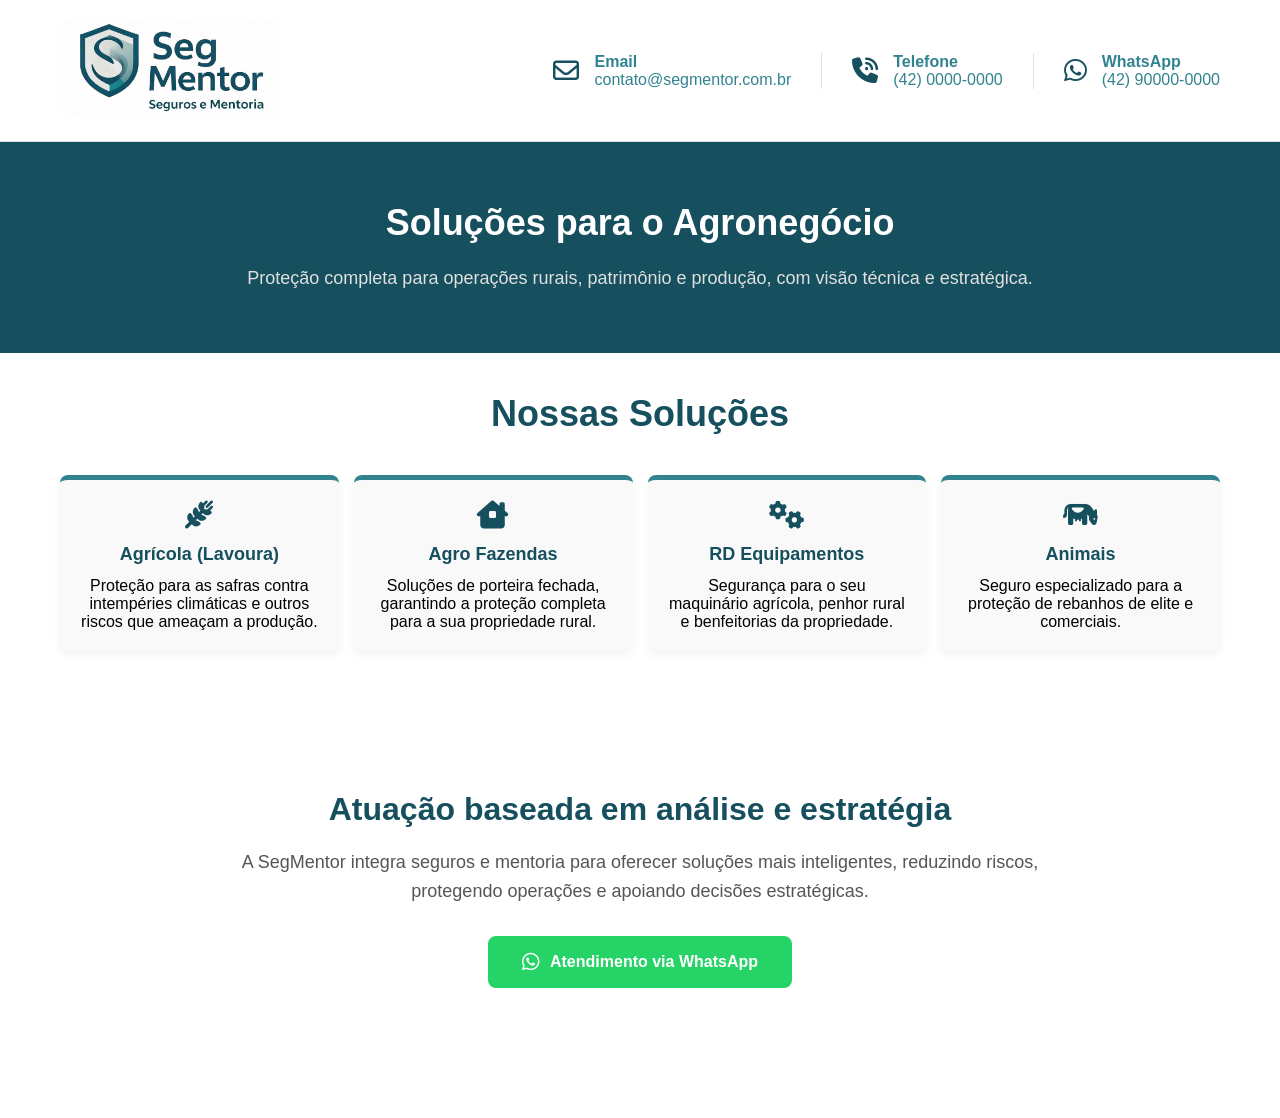
==== agro.html @ f174b564 "feat: padroniza botao de whatsapp no rodape das paginas internas" ====
<!DOCTYPE html>
<html lang="pt-BR">
<head>
    <meta charset="UTF-8">
    <meta name="viewport" content="width=device-width, initial-scale=1.0">
    <title>Agronegócio - SegMentor</title>
    <link rel="stylesheet" href="style.css">
    <link rel="stylesheet" href="https://cdnjs.cloudflare.com/ajax/libs/font-awesome/6.4.0/css/all.min.css">
</head>
<body>
    <header>
        <div class="top-bar">
            <div class="container top-container">
                <div class="logo-container">
                    <a href="index.html"><img src="imagens/logo.jpeg" alt="SegMentor" width="220"></a>
                </div>
                <div class="contatos-container">
                    <div class="contato-item">
                        <i class="fa-regular fa-envelope"></i>
                        <div class="contato-texto">
                            <strong>Email</strong>
                            <p>contato@segmentor.com.br</p>
                        </div>
                    </div>
                    <div class="contato-item">
                        <i class="fa-solid fa-phone-volume"></i>
                        <div class="contato-texto">
                            <strong>Telefone</strong>
                            <p>(42) 0000-0000</p>
                        </div>
                    </div>
                    <div class="contato-item">
                        <i class="fa-brands fa-whatsapp"></i>
                        <div class="contato-texto">
                            <strong>WhatsApp</strong>
                            <p>(42) 90000-0000</p>
                        </div>
                    </div>
                </div>
            </div>
        </div>
    </header>

    <section class="hero-interna">
        <div class="container text-center">
            <h1>Soluções para o Agronegócio</h1>
            <p>Proteção completa para operações rurais, patrimônio e produção, com visão técnica e estratégica.</p>
        </div>
    </section>

    <section class="produtos-foco container">
        <h2 class="titulo-secao">Nossas Soluções</h2>
        
        <div class="grid-foco">
            <div class="card-foco text-center">
                <div class="icon-foco"><i class="fa-solid fa-wheat-awn"></i></div>
                <h3>Agrícola (Lavoura)</h3>
                <p>Proteção para as safras contra intempéries climáticas e outros riscos que ameaçam a produção.</p>
            </div>

            <div class="card-foco text-center">
                <div class="icon-foco"><i class="fa-solid fa-house-chimney-window"></i></div>
                <h3>Agro Fazendas</h3>
                <p>Soluções de porteira fechada, garantindo a proteção completa para a sua propriedade rural.</p>
            </div>

            <div class="card-foco text-center">
                <div class="icon-foco"><i class="fa-solid fa-gears"></i></div>
                <h3>RD Equipamentos</h3>
                <p>Segurança para o seu maquinário agrícola, penhor rural e benfeitorias da propriedade.</p>
            </div>

            <div class="card-foco text-center">
                <div class="icon-foco"><i class="fa-solid fa-cow"></i></div>
                <h3>Animais</h3>
                <p>Seguro especializado para a proteção de rebanhos de elite e comerciais.</p>
            </div>
        </div>
    </section>

    <section class="posicionamento-final text-center">
        <div class="container">
            <h2>Atuação baseada em análise e estratégia</h2>
            <p>A SegMentor integra seguros e mentoria para oferecer soluções mais inteligentes, reduzindo riscos, protegendo operações e apoiando decisões estratégicas.</p>
            
            <div class="botoes-finais" style="margin-top: 30px;">
                <a href="https://wa.me/5542900000000" target="_blank" class="btn btn-whatsapp">
                    <i class="fa-brands fa-whatsapp"></i> Atendimento via WhatsApp
                </a>
            </div>
        </div>
    </section>
</body>
</html>
---- style.css ----
:root{
    --cor-primaria: #164f5d;
    --cor-secundaris: #328390;
}

*{
    margin: 0;
    padding: 0;
    box-sizing: border-box;
    font-family: Arial, sans-serif;
}

.top-bar {
    border-bottom: 1px solid #e0e0e0;
}

.container {
    max-width: 1200px;
    margin: 0 auto;
    width: 100%;
}

.top-container {
    display: flex;
    justify-content: space-between;
    align-items: center;
    padding: 20px 20px; 
}

.contatos-container {
    display: flex;
    gap: 30px;
    color: #328390;
}

.contato-item {
    display: flex;
    align-items: center;
    gap: 15px;
    padding-left: 30px; 
    border-left: 1px solid #e0e0e0;
    font-family: sans-serif;
}

.contato-item:first-child {
    border-left: none;
    padding-left: 0;
}

.contato-item i {
    font-size: 26px; 
    color: var(--cor-primaria); 
}

.sobre-nos{
    padding: 80px 20px;
    background-color: #f9f9f9;
}

.sobre-container{
    display: flex;
    align-items: center;
    gap: 50px;
}

.sobre-texto, .sobre-imagem{
    flex: 1;
}

.sobre-texto h2{
    color: var(--cor-primaria);
    font-family: sans-serif;
    font-size: 36px;
    margin-bottom: 22px;
}

.sobre-texto p{
    color: #333;
    font-family: sans-serif;
    font-size: 18px;
    line-height: 1.6;
    margin-bottom: 15px;
}

.sobre-imagem img{
    width: 100%;
    border-radius: 8px;
    box-shadow: 0 4px 15px rgba(0,0,0,1);
}

.areas-atuacao {
    padding: 80px 20px;
    background-color: #ffffff;
}

.titulo-secao {
    text-align: center;
    color: var(--cor-primaria);
    font-family: sans-serif;
    font-size: 36px;
    margin-bottom: 40px;
}

.cards-container {
    display: flex;
    gap: 30px;
    flex-wrap: wrap;
}

.card {
    flex: 1;
    min-width: 280px;
    background-color: #f9f9f9;
    padding: 30px;
    border-radius: 8px;
    border-top: 5px solid var(--cor-secundaris);
    box-shadow: 0 4px 10px rgba(0,0,0,0.05);
}

.card-icon {
    font-size: 40px;
    color: var(--cor-primaria);
    margin-bottom: 20px;
}

.card h3 {
    color: var(--cor-primaria);
    font-family: sans-serif;
    font-size: 24px;
    margin-bottom: 15px;
}

.card p {
    margin-bottom: 20px;
    color: #444;
    font-family: sans-serif;
    font-size: 16px;
    line-height: 1.5;
}

.card-lista {
    list-style: none;
    margin-bottom: 25px;
}

.card-lista li{
    padding-left: 20px;
    position: relative;
    margin-bottom: 8px;
    font-size: 15px;
    color: #333;
}

.card-lista li::before {
    content: '✓';
    color: var(--cor-secundaris);
    position: absolute;
    left: 0;
    font-weight: bold;
}

.link-acao {
    color: var(--cor-primaria);
    text-decoration: none;
    font-weight: bold;
    display: flex;
    align-items: center;
    gap: 8px;
    transition: color 0.3s;
}

.link-acao:hover {
    color: var(--cor-secundaris);
}

.btn {
    display: inline-block;
    padding: 14px 32px;
    border-radius: 8px;
    text-decoration: none;
    font-weight: bold;
    transition: all 0.3s ease;
    text-align: center;
    font-size: 16px;
}

.btn-primario {
    background-color: var(--cor-primaria);
    color: #fff;
    border: 2px solid var(--cor-primaria);
}

.btn-primario:hover {
    background-color: var(--cor-secundaris);
    border-color: var(--cor-primaria);
}

.hero {
    background-color: var(--cor-primaria);
    color: #fff;
    padding: 60px 20px;
    text-align: center;
}

.hero-texto h1 {
    font-size: 42px;
    margin-bottom: 24px;
    line-height: 1.3;
}

.hero-texto p {
    font-size: 18px; 
    max-width: 750px;
    margin: 0 auto 40px auto;
    font-weight: 300;
    line-height: 1.6;
    color: #e0e0e0;
}

.hero-botoes .btn-primario {
    background-color: #ffffff;
    color: var(--cor-primaria);
    border: 2px solid #ffffff;
}

.hero-botoes .btn-primario:hover {
    background-color: var(--cor-secundaris);
    color: #ffffff;
    border-color: var(--cor-secundaris);
}

/* --- ESTILOS PARA PÁGINAS INTERNAS --- */
.hero-interna {
    background-color: var(--cor-primaria);
    color: #fff;
    padding: 60px 20px;
    text-align: center;
}

.hero-interna h1 {
    font-size: 36px;
    margin-bottom: 20px;
}

.hero-interna p {
    font-size: 18px;
    max-width: 800px;
    margin: 0 auto;
    line-height: 1.6;
    color: #e0e0e0;
}

.text-center {
    text-align: center;
}

/* --- PRODUTOS EM FOCO (PJ) --- */
.produtos-foco {
    padding: 40px 20px 60px;
}

.grid-foco {
    display: grid;
    grid-template-columns: repeat(4, 1fr); 
    gap: 15px; 
}

.card-foco {
    background-color: #f9f9f9;
    padding: 20px;
    border-radius: 8px;
    border-top: 5px solid var(--cor-secundaris);
    box-shadow: 0 4px 10px rgba(0,0,0,0.05);
    transition: transform 0.3s ease;
}

.card-foco:hover {
    transform: translateY(-5px);
}

.icon-foco {
    font-size: 28px; 
    color: var(--cor-primaria);
    margin-bottom: 12px;
}

.card-foco h3 {
    color: var(--cor-primaria);
    margin-bottom: 12px;
    font-size: 18px; 
}

.card-foco ul {
    list-style: none;
}

.card-foco ul li {
    padding-left: 18px;
    position: relative;
    margin-bottom: 8px;
    color: #444;
    font-size: 14px; 
}

.card-foco ul li::before {
    content: '✓';
    color: var(--cor-secundaris);
    position: absolute;
    left: 0;
    font-weight: bold;
}

@media (max-width: 1024px) {
    .grid-foco {
        grid-template-columns: repeat(2, 1fr); 
    }
}

@media (max-width: 600px) {
    .grid-foco {
        grid-template-columns: 1fr; 
    }
}

.alerta-tooltip {
    margin-top: 15px;
    padding: 10px;
    background-color: #fdf3e7;
    border-left: 4px solid #e67e22;
    color: #d35400;
    font-size: 14px;
    border-radius: 0 4px 4px 0;
}

/* --- DEMAIS PRODUTOS --- */
.demais-produtos {
    background-color: #f0f7f8;
    padding: 60px 20px;
}

.grid-simples {
    display: grid;
    grid-template-columns: repeat(auto-fit, minmax(220px, 1fr));
    gap: 15px;
}

.item-simples {
    background-color: #fff;
    padding: 20px;
    border-radius: 6px;
    text-align: center;
    color: var(--cor-primaria);
    font-weight: bold;
    border: 1px solid #e0e0e0;
    display: flex;
    flex-direction: column;
    align-items: center;
    gap: 10px;
    transition: all 0.3s;
    cursor: pointer;
}

.item-simples i {
    font-size: 24px;
    color: var(--cor-secundaris);
}

.item-simples:hover {
    border-color: var(--cor-secundaris);
    box-shadow: 0 4px 10px rgba(0,0,0,0.05);
}

/* --- POSICIONAMENTO FINAL --- */
.posicionamento-final {
    padding: 80px 20px;
    background-color: #ffffff;
}

.posicionamento-final h2 {
    color: var(--cor-primaria);
    font-size: 32px;
    margin-bottom: 20px;
}

.posicionamento-final p {
    font-size: 18px;
    color: #555;
    max-width: 800px;
    margin: 0 auto;
    line-height: 1.6;
}

.botoes-finais .btn {
    margin: 0 10px;
}

/* --- OBSERVAÇÃO PF --- */
.observacao-pf {
    margin-top: 40px;
    background-color: #f0f7f8;
    padding: 25px;
    border-radius: 8px;
    color: var(--cor-primaria);
    font-size: 18px;
    border: 1px solid #dceef1;
}

.observacao-pf i {
    color: var(--cor-secundaris);
    margin-right: 8px;
}

.item-simples.ativo {
    border-bottom: 4px solid var(--cor-primaria);
    box-shadow: 0 4px 15px rgba(0,0,0,0.1);
    transform: translateY(-3px);
}

.detalhe-container {
    display: flex;
    gap: 40px;
    margin-top: 40px;
    padding: 30px;
    background-color:#efefef;
    border-radius: 8px;
    border-left: 5px solid var(--cor-secundaris);
    box-shadow: 0 4px 15px rgba(0,0,0,0.05);
    align-items: center;
    animation: fadeIn 0.4s ease-in-out;
}

.detalhe-imagem {
    flex: 1;
}

.detalhe-imagem img {
    width: 100%;
    max-height: 250px;
    object-fit: cover;
    border-radius: 8px;
}

.detalhe-texto {
    flex: 2;
    text-align: left; 
}

.detalhe-texto h3 {
    color: var(--cor-primaria);
    font-size: 26px;
    margin-bottom: 15px;
}

.detalhe-texto p {
    color: #444;
    font-size: 16px;
    line-height: 1.6;
}

/* Animação */
@keyframes fadeIn {
    from { opacity: 0; transform: translateY(-10px); }
    to { opacity: 1; transform: translateY(0); }
}

/* Responsividade da caixa de detalhes */
@media (max-width: 768px) {
    .detalhe-container {
        flex-direction: column;
        gap: 20px;
    }
}

/* ================= ENCERRAMENTO (FOOTER) ================= */
.encerramento {
    background-color: var(--cor-primaria);
    color: #fff;
    text-align: center;
    padding: 60px 0 0 0;
    margin-top: 60px;
}

.encerramento h2 {
    font-size: 32px;
    margin-bottom: 30px;
    color: #e0e0e0;
}

.botoes-finais {
    display: flex;
    justify-content: center;
    gap: 20px;
    margin-top: 30px;
    margin-bottom: 50px;
    flex-wrap: wrap;
}

.btn-whatsapp {
    background-color: #25D366;
    color: #fff;
    border: 2px solid #25D366;
    display: flex;
    align-items: center;
    justify-content: center;
    gap: 10px;
}

.btn-whatsapp i {
    font-size: 20px;
}

.btn-whatsapp:hover {
    background-color: #128C7E;
    border-color: #128C7E;
    color: #fff;
}

.copyright {
    background-color: #0d3039; 
    padding: 20px;
    font-size: 14px;
    color: #ccc;
}
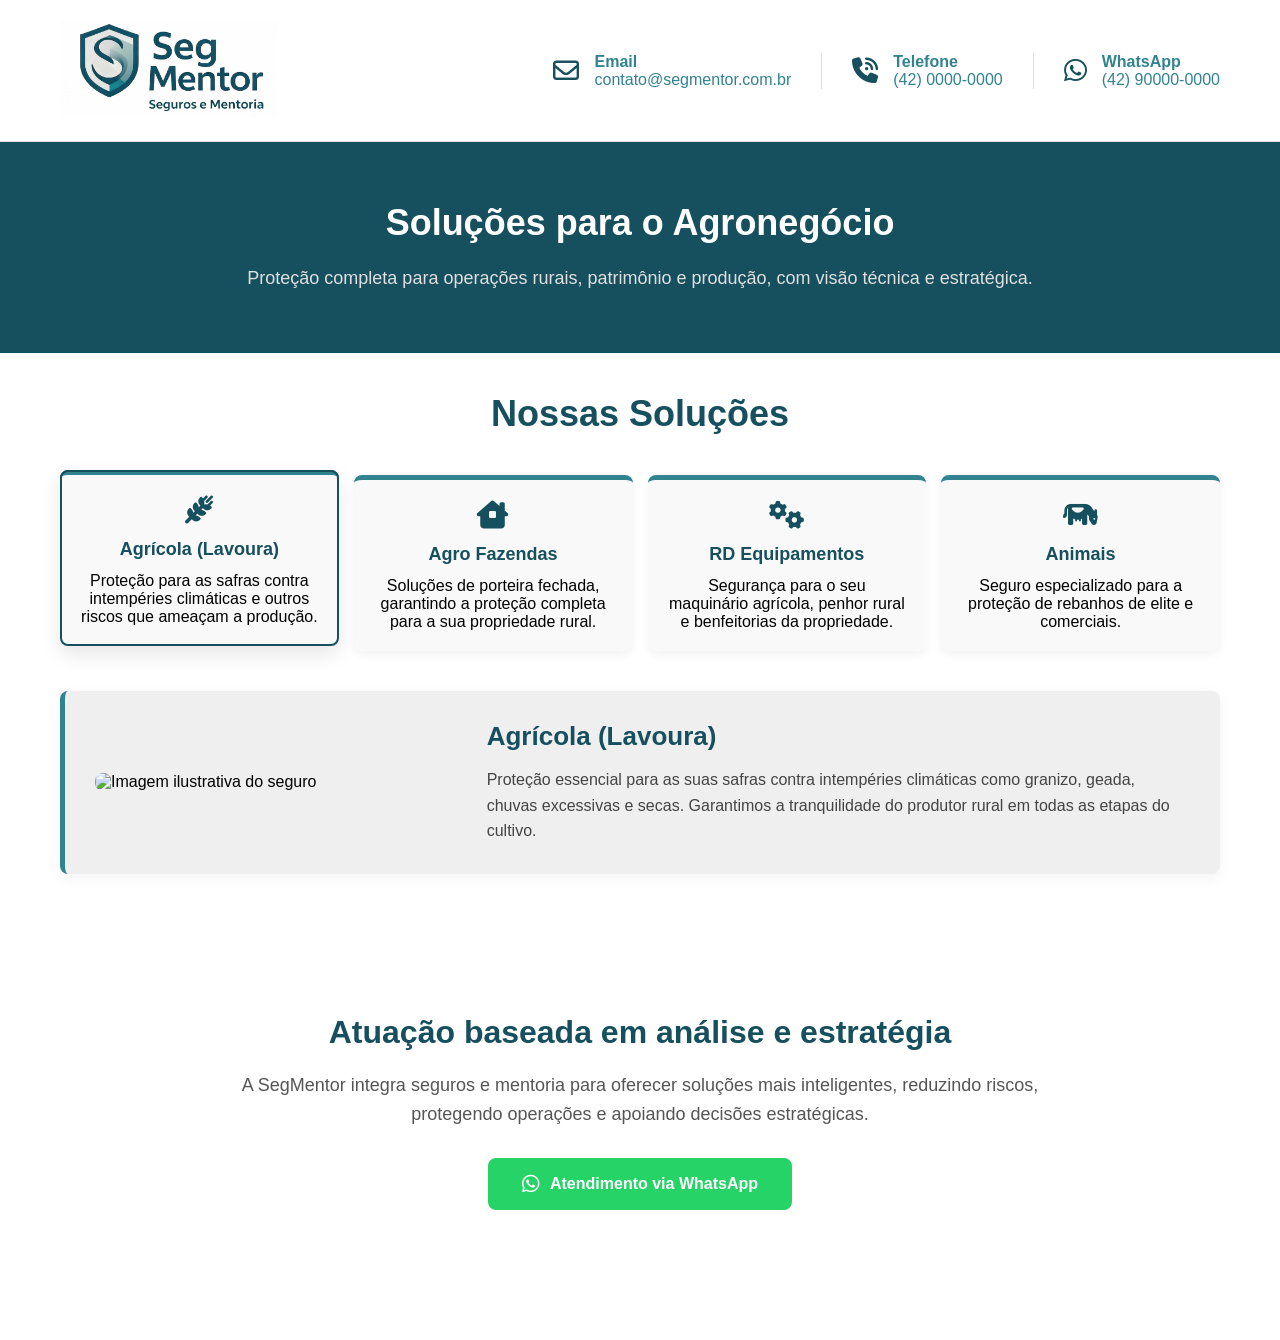
==== commit af250242: "Descrevendo todos os produtos" ====
--- a/agro.html
+++ b/agro.html
@@ -52,28 +52,38 @@
         <h2 class="titulo-secao">Nossas Soluções</h2>
         
         <div class="grid-foco">
-            <div class="card-foco text-center">
+            <div class="card-foco text-center" data-tipo="lavoura">
                 <div class="icon-foco"><i class="fa-solid fa-wheat-awn"></i></div>
                 <h3>Agrícola (Lavoura)</h3>
                 <p>Proteção para as safras contra intempéries climáticas e outros riscos que ameaçam a produção.</p>
             </div>
 
-            <div class="card-foco text-center">
+            <div class="card-foco text-center" data-tipo="fazendas">
                 <div class="icon-foco"><i class="fa-solid fa-house-chimney-window"></i></div>
                 <h3>Agro Fazendas</h3>
                 <p>Soluções de porteira fechada, garantindo a proteção completa para a sua propriedade rural.</p>
             </div>
 
-            <div class="card-foco text-center">
+            <div class="card-foco text-center" data-tipo="equipamentos_agro">
                 <div class="icon-foco"><i class="fa-solid fa-gears"></i></div>
                 <h3>RD Equipamentos</h3>
                 <p>Segurança para o seu maquinário agrícola, penhor rural e benfeitorias da propriedade.</p>
             </div>
 
-            <div class="card-foco text-center">
+            <div class="card-foco text-center" data-tipo="animais">
                 <div class="icon-foco"><i class="fa-solid fa-cow"></i></div>
                 <h3>Animais</h3>
                 <p>Seguro especializado para a proteção de rebanhos de elite e comerciais.</p>
+            </div>
+        </div>
+
+        <div id="detalhe-container" class="detalhe-container">
+            <div class="detalhe-imagem">
+                <img id="detalhe-img" src="" alt="Imagem ilustrativa do seguro">
+            </div>
+            <div class="detalhe-texto">
+                <h3 id="detalhe-titulo">Título</h3>
+                <p id="detalhe-desc">Descrição do seguro aparecerá aqui.</p>
             </div>
         </div>
     </section>
@@ -90,5 +100,7 @@
             </div>
         </div>
     </section>
+
+    <script src="script.js"></script>
 </body>
 </html>
--- a/style.css
+++ b/style.css
@@ -1,25 +1,76 @@
-:root{
+/* VARIÁVEIS, RESET E CONFIGURAÇÕES GERAIS */
+:root {
     --cor-primaria: #164f5d;
     --cor-secundaris: #328390;
 }
 
-*{
+* {
     margin: 0;
     padding: 0;
     box-sizing: border-box;
     font-family: Arial, sans-serif;
 }
 
-.top-bar {
-    border-bottom: 1px solid #e0e0e0;
-}
-
 .container {
     max-width: 1200px;
     margin: 0 auto;
     width: 100%;
 }
 
+.text-center {
+    text-align: center;
+}
+
+/* BOTÕES GERAIS E LINKS*/
+.btn {
+    display: inline-block;
+    padding: 14px 32px;
+    border-radius: 8px;
+    text-decoration: none;
+    font-weight: bold;
+    transition: all 0.3s ease;
+    text-align: center;
+    font-size: 16px;
+}
+
+.btn-primario {
+    background-color: var(--cor-primaria);
+    color: #fff;
+    border: 2px solid var(--cor-primaria);
+}
+
+.btn-primario:hover {
+    background-color: var(--cor-secundaris);
+    border-color: var(--cor-primaria);
+}
+
+.link-acao {
+    color: var(--cor-primaria);
+    text-decoration: none;
+    font-weight: bold;
+    display: flex;
+    align-items: center;
+    gap: 8px;
+    transition: color 0.3s;
+}
+
+.link-acao:hover {
+    color: var(--cor-secundaris);
+}
+
+.titulo-secao {
+    text-align: center;
+    color: var(--cor-primaria);
+    font-family: sans-serif;
+    font-size: 36px;
+    margin-bottom: 40px;
+}
+
+/* CABEÇALHO (HEADER) E CONTATOS */
+.top-bar {
+    border-bottom: 1px solid #e0e0e0;
+}
+
 .top-container {
     display: flex;
     justify-content: space-between;
@@ -52,149 +103,8 @@
     color: var(--cor-primaria); 
 }
 
-.sobre-nos{
-    padding: 80px 20px;
-    background-color: #f9f9f9;
-}
-
-.sobre-container{
-    display: flex;
-    align-items: center;
-    gap: 50px;
-}
-
-.sobre-texto, .sobre-imagem{
-    flex: 1;
-}
-
-.sobre-texto h2{
-    color: var(--cor-primaria);
-    font-family: sans-serif;
-    font-size: 36px;
-    margin-bottom: 22px;
-}
-
-.sobre-texto p{
-    color: #333;
-    font-family: sans-serif;
-    font-size: 18px;
-    line-height: 1.6;
-    margin-bottom: 15px;
-}
-
-.sobre-imagem img{
-    width: 100%;
-    border-radius: 8px;
-    box-shadow: 0 4px 15px rgba(0,0,0,1);
-}
-
-.areas-atuacao {
-    padding: 80px 20px;
-    background-color: #ffffff;
-}
-
-.titulo-secao {
-    text-align: center;
-    color: var(--cor-primaria);
-    font-family: sans-serif;
-    font-size: 36px;
-    margin-bottom: 40px;
-}
-
-.cards-container {
-    display: flex;
-    gap: 30px;
-    flex-wrap: wrap;
-}
-
-.card {
-    flex: 1;
-    min-width: 280px;
-    background-color: #f9f9f9;
-    padding: 30px;
-    border-radius: 8px;
-    border-top: 5px solid var(--cor-secundaris);
-    box-shadow: 0 4px 10px rgba(0,0,0,0.05);
-}
-
-.card-icon {
-    font-size: 40px;
-    color: var(--cor-primaria);
-    margin-bottom: 20px;
-}
-
-.card h3 {
-    color: var(--cor-primaria);
-    font-family: sans-serif;
-    font-size: 24px;
-    margin-bottom: 15px;
-}
-
-.card p {
-    margin-bottom: 20px;
-    color: #444;
-    font-family: sans-serif;
-    font-size: 16px;
-    line-height: 1.5;
-}
-
-.card-lista {
-    list-style: none;
-    margin-bottom: 25px;
-}
-
-.card-lista li{
-    padding-left: 20px;
-    position: relative;
-    margin-bottom: 8px;
-    font-size: 15px;
-    color: #333;
-}
-
-.card-lista li::before {
-    content: '✓';
-    color: var(--cor-secundaris);
-    position: absolute;
-    left: 0;
-    font-weight: bold;
-}
-
-.link-acao {
-    color: var(--cor-primaria);
-    text-decoration: none;
-    font-weight: bold;
-    display: flex;
-    align-items: center;
-    gap: 8px;
-    transition: color 0.3s;
-}
-
-.link-acao:hover {
-    color: var(--cor-secundaris);
-}
-
-.btn {
-    display: inline-block;
-    padding: 14px 32px;
-    border-radius: 8px;
-    text-decoration: none;
-    font-weight: bold;
-    transition: all 0.3s ease;
-    text-align: center;
-    font-size: 16px;
-}
-
-.btn-primario {
-    background-color: var(--cor-primaria);
-    color: #fff;
-    border: 2px solid var(--cor-primaria);
-}
-
-.btn-primario:hover {
-    background-color: var(--cor-secundaris);
-    border-color: var(--cor-primaria);
-}
-
+/* BANNERS (HERO SECTIONS) */
+/* Hero Home */
 .hero {
     background-color: var(--cor-primaria);
     color: #fff;
@@ -229,7 +139,7 @@
     border-color: var(--cor-secundaris);
 }
 
-/* --- ESTILOS PARA PÁGINAS INTERNAS --- */
+/* Hero Páginas Internas */
 .hero-interna {
     background-color: var(--cor-primaria);
     color: #fff;
@@ -250,11 +160,131 @@
     color: #e0e0e0;
 }
 
-.text-center {
-    text-align: center;
-}
-
-/* --- PRODUTOS EM FOCO (PJ) --- */
+/* SEÇÕES DE TEXTO E INSTITUCIONAL */
+.sobre-nos {
+    padding: 80px 20px;
+    background-color: #f9f9f9;
+}
+
+.sobre-container {
+    display: flex;
+    align-items: center;
+    gap: 50px;
+}
+
+.sobre-texto, .sobre-imagem {
+    flex: 1;
+}
+
+.sobre-texto h2 {
+    color: var(--cor-primaria);
+    font-family: sans-serif;
+    font-size: 36px;
+    margin-bottom: 22px;
+}
+
+.sobre-texto p {
+    color: #333;
+    font-family: sans-serif;
+    font-size: 18px;
+    line-height: 1.6;
+    margin-bottom: 15px;
+}
+
+.sobre-imagem img {
+    width: 100%;
+    border-radius: 8px;
+    box-shadow: 0 4px 15px rgba(0,0,0,1);
+}
+
+.posicionamento-final {
+    padding: 80px 20px;
+    background-color: #ffffff;
+}
+
+.posicionamento-final h2 {
+    color: var(--cor-primaria);
+    font-size: 32px;
+    margin-bottom: 20px;
+}
+
+.posicionamento-final p {
+    font-size: 18px;
+    color: #555;
+    max-width: 800px;
+    margin: 0 auto;
+    line-height: 1.6;
+}
+
+.botoes-finais .btn {
+    margin: 0 10px;
+}
+
+/* CARDS PRINCIPAIS (HOME)*/
+.areas-atuacao {
+    padding: 80px 20px;
+    background-color: #ffffff;
+}
+
+.cards-container {
+    display: flex;
+    gap: 30px;
+    flex-wrap: wrap;
+}
+
+.card {
+    flex: 1;
+    min-width: 280px;
+    background-color: #f9f9f9;
+    padding: 30px;
+    border-radius: 8px;
+    border-top: 5px solid var(--cor-secundaris);
+    box-shadow: 0 4px 10px rgba(0,0,0,0.05);
+}
+
+.card-icon {
+    font-size: 40px;
+    color: var(--cor-primaria);
+    margin-bottom: 20px;
+}
+
+.card h3 {
+    color: var(--cor-primaria);
+    font-family: sans-serif;
+    font-size: 24px;
+    margin-bottom: 15px;
+}
+
+.card p {
+    margin-bottom: 20px;
+    color: #444;
+    font-family: sans-serif;
+    font-size: 16px;
+    line-height: 1.5;
+}
+
+.card-lista {
+    list-style: none;
+    margin-bottom: 25px;
+}
+
+.card-lista li {
+    padding-left: 20px;
+    position: relative;
+    margin-bottom: 8px;
+    font-size: 15px;
+    color: #333;
+}
+
+.card-lista li::before {
+    content: '✓';
+    color: var(--cor-secundaris);
+    position: absolute;
+    left: 0;
+    font-weight: bold;
+}
+
+/* PRODUTOS EM FOCO (PJ E AGRO) */
 .produtos-foco {
     padding: 40px 20px 60px;
 }
@@ -271,11 +301,8 @@
     border-radius: 8px;
     border-top: 5px solid var(--cor-secundaris);
     box-shadow: 0 4px 10px rgba(0,0,0,0.05);
-    transition: transform 0.3s ease;
-}
-
-.card-foco:hover {
-    transform: translateY(-5px);
+    transition: transform 0.3s ease, outline 0.3s ease;
+    cursor: pointer; /* Transforma o mouse em mãozinha */
 }
 
 .icon-foco {
@@ -310,18 +337,116 @@
     font-weight: bold;
 }
 
-@media (max-width: 1024px) {
-    .grid-foco {
-        grid-template-columns: repeat(2, 1fr); 
-    }
-}
-
-@media (max-width: 600px) {
-    .grid-foco {
-        grid-template-columns: 1fr; 
-    }
-}
-
+/* Interações do Card Foco (Hover e Clique) */
+.card-foco:hover {
+    transform: translateY(-5px);
+}
+
+.card-foco.ativo {
+    outline: 2px solid var(--cor-primaria);
+    outline-offset: -2px; 
+    transform: translateY(-5px);
+    box-shadow: 0 8px 20px rgba(0,0,0,0.1);
+}
+
+.card-foco.card-sombra.ativo {
+    outline: none;
+    box-shadow: 0 12px 25px rgba(0, 0, 0, 0.15);
+    background-color: #ffffff;
+}
+/* DEMAIS PRODUTOS (PESSOA FÍSICA E CAIXAS MENORES) */
+.demais-produtos {
+    background-color: #f0f7f8;
+    padding: 60px 20px;
+}
+
+.grid-simples {
+    display: grid;
+    grid-template-columns: repeat(auto-fit, minmax(220px, 1fr));
+    gap: 15px;
+}
+
+.item-simples {
+    background-color: #fff;
+    padding: 20px;
+    border-radius: 6px;
+    text-align: center;
+    color: var(--cor-primaria);
+    font-weight: bold;
+    border: 1px solid #e0e0e0;
+    display: flex;
+    flex-direction: column;
+    align-items: center;
+    gap: 10px;
+    transition: all 0.3s;
+    cursor: pointer; /* Transforma o mouse em mãozinha */
+}
+
+.item-simples i {
+    font-size: 24px;
+    color: var(--cor-secundaris);
+}
+
+/* Interações do Item Simples (Hover e Clique) */
+.item-simples:hover {
+    border-color: var(--cor-secundaris);
+    box-shadow: 0 4px 10px rgba(0,0,0,0.05);
+}
+
+.item-simples.ativo {
+    border-bottom: 4px solid var(--cor-primaria);
+    box-shadow: 0 4px 15px rgba(0,0,0,0.1);
+    transform: translateY(-3px);
+}
+
+/* CAIXA DE DETALHES INTERATIVA (VIA JAVASCRIPT)*/
+.detalhe-container {
+    display: flex;
+    gap: 40px;
+    margin-top: 40px;
+    padding: 30px;
+    background-color: #efefef;
+    border-radius: 8px;
+    border-left: 5px solid var(--cor-secundaris);
+    box-shadow: 0 4px 15px rgba(0,0,0,0.05);
+    align-items: center;
+    animation: fadeIn 0.4s ease-in-out;
+}
+
+.detalhe-imagem {
+    flex: 1;
+}
+
+.detalhe-imagem img {
+    width: 100%;
+    max-height: 250px;
+    object-fit: cover;
+    border-radius: 8px;
+}
+
+.detalhe-texto {
+    flex: 2;
+    text-align: left; 
+}
+
+.detalhe-texto h3 {
+    color: var(--cor-primaria);
+    font-size: 26px;
+    margin-bottom: 15px;
+}
+
+.detalhe-texto p {
+    color: #444;
+    font-size: 16px;
+    line-height: 1.6;
+}
+
+@keyframes fadeIn {
+    from { opacity: 0; transform: translateY(-10px); }
+    to { opacity: 1; transform: translateY(0); }
+}
+
+/* AVISOS E OBSERVAÇÕES */
 .alerta-tooltip {
     margin-top: 15px;
     padding: 10px;
@@ -332,69 +457,6 @@
     border-radius: 0 4px 4px 0;
 }
 
-/* --- DEMAIS PRODUTOS --- */
-.demais-produtos {
-    background-color: #f0f7f8;
-    padding: 60px 20px;
-}
-
-.grid-simples {
-    display: grid;
-    grid-template-columns: repeat(auto-fit, minmax(220px, 1fr));
-    gap: 15px;
-}
-
-.item-simples {
-    background-color: #fff;
-    padding: 20px;
-    border-radius: 6px;
-    text-align: center;
-    color: var(--cor-primaria);
-    font-weight: bold;
-    border: 1px solid #e0e0e0;
-    display: flex;
-    flex-direction: column;
-    align-items: center;
-    gap: 10px;
-    transition: all 0.3s;
-    cursor: pointer;
-}
-
-.item-simples i {
-    font-size: 24px;
-    color: var(--cor-secundaris);
-}
-
-.item-simples:hover {
-    border-color: var(--cor-secundaris);
-    box-shadow: 0 4px 10px rgba(0,0,0,0.05);
-}
-
-/* --- POSICIONAMENTO FINAL --- */
-.posicionamento-final {
-    padding: 80px 20px;
-    background-color: #ffffff;
-}
-
-.posicionamento-final h2 {
-    color: var(--cor-primaria);
-    font-size: 32px;
-    margin-bottom: 20px;
-}
-
-.posicionamento-final p {
-    font-size: 18px;
-    color: #555;
-    max-width: 800px;
-    margin: 0 auto;
-    line-height: 1.6;
-}
-
-.botoes-finais .btn {
-    margin: 0 10px;
-}
-
-/* --- OBSERVAÇÃO PF --- */
 .observacao-pf {
     margin-top: 40px;
     background-color: #f0f7f8;
@@ -410,68 +472,7 @@
     margin-right: 8px;
 }
 
-.item-simples.ativo {
-    border-bottom: 4px solid var(--cor-primaria);
-    box-shadow: 0 4px 15px rgba(0,0,0,0.1);
-    transform: translateY(-3px);
-}
-
-.detalhe-container {
-    display: flex;
-    gap: 40px;
-    margin-top: 40px;
-    padding: 30px;
-    background-color:#efefef;
-    border-radius: 8px;
-    border-left: 5px solid var(--cor-secundaris);
-    box-shadow: 0 4px 15px rgba(0,0,0,0.05);
-    align-items: center;
-    animation: fadeIn 0.4s ease-in-out;
-}
-
-.detalhe-imagem {
-    flex: 1;
-}
-
-.detalhe-imagem img {
-    width: 100%;
-    max-height: 250px;
-    object-fit: cover;
-    border-radius: 8px;
-}
-
-.detalhe-texto {
-    flex: 2;
-    text-align: left; 
-}
-
-.detalhe-texto h3 {
-    color: var(--cor-primaria);
-    font-size: 26px;
-    margin-bottom: 15px;
-}
-
-.detalhe-texto p {
-    color: #444;
-    font-size: 16px;
-    line-height: 1.6;
-}
-
-/* Animação */
-@keyframes fadeIn {
-    from { opacity: 0; transform: translateY(-10px); }
-    to { opacity: 1; transform: translateY(0); }
-}
-
-/* Responsividade da caixa de detalhes */
-@media (max-width: 768px) {
-    .detalhe-container {
-        flex-direction: column;
-        gap: 20px;
-    }
-}
-
-/* ================= ENCERRAMENTO (FOOTER) ================= */
+/* ENCERRAMENTO (FOOTER) E WHATSAPP */
 .encerramento {
     background-color: var(--cor-primaria);
     color: #fff;
@@ -520,4 +521,47 @@
     padding: 20px;
     font-size: 14px;
     color: #ccc;
+}
+
+/* MEDIA QUERIES (RESPONSIVIDADE) */
+@media (max-width: 1024px) {
+    .grid-foco {
+        grid-template-columns: repeat(2, 1fr); 
+    }
+}
+
+@media (max-width: 768px) {
+    /* Ajuste da caixa interativa para empilhar imagem e texto no celular */
+    .detalhe-container {
+        flex-direction: column;
+        gap: 20px;
+    }
+}
+
+@media (max-width: 600px) {
+    .grid-foco {
+        grid-template-columns: 1fr; 
+    }
+}
+
+/* ITENS ESTÁTICOS COM TEXTO (DEMAIS SOLUÇÕES PJ)*/
+.item-estatico {
+    cursor: default !important; /* Remove a mãozinha de clique de vez */
+    justify-content: flex-start;
+    border-bottom: 4px solid var(--cor-primaria) !important;
+    box-shadow: 0 4px 10px rgba(0,0,0,0.05) !important; 
+}
+
+.item-estatico:hover {
+    transform: none !important; 
+    border-color: #e0e0e0 !important; 
+    border-bottom-color: var(--cor-primaria) !important; 
+}
+
+.descricao-extra {
+    font-size: 14px;
+    color: #555;
+    font-weight: normal; 
+    line-height: 1.5;
+    margin-top: 15px;
 }
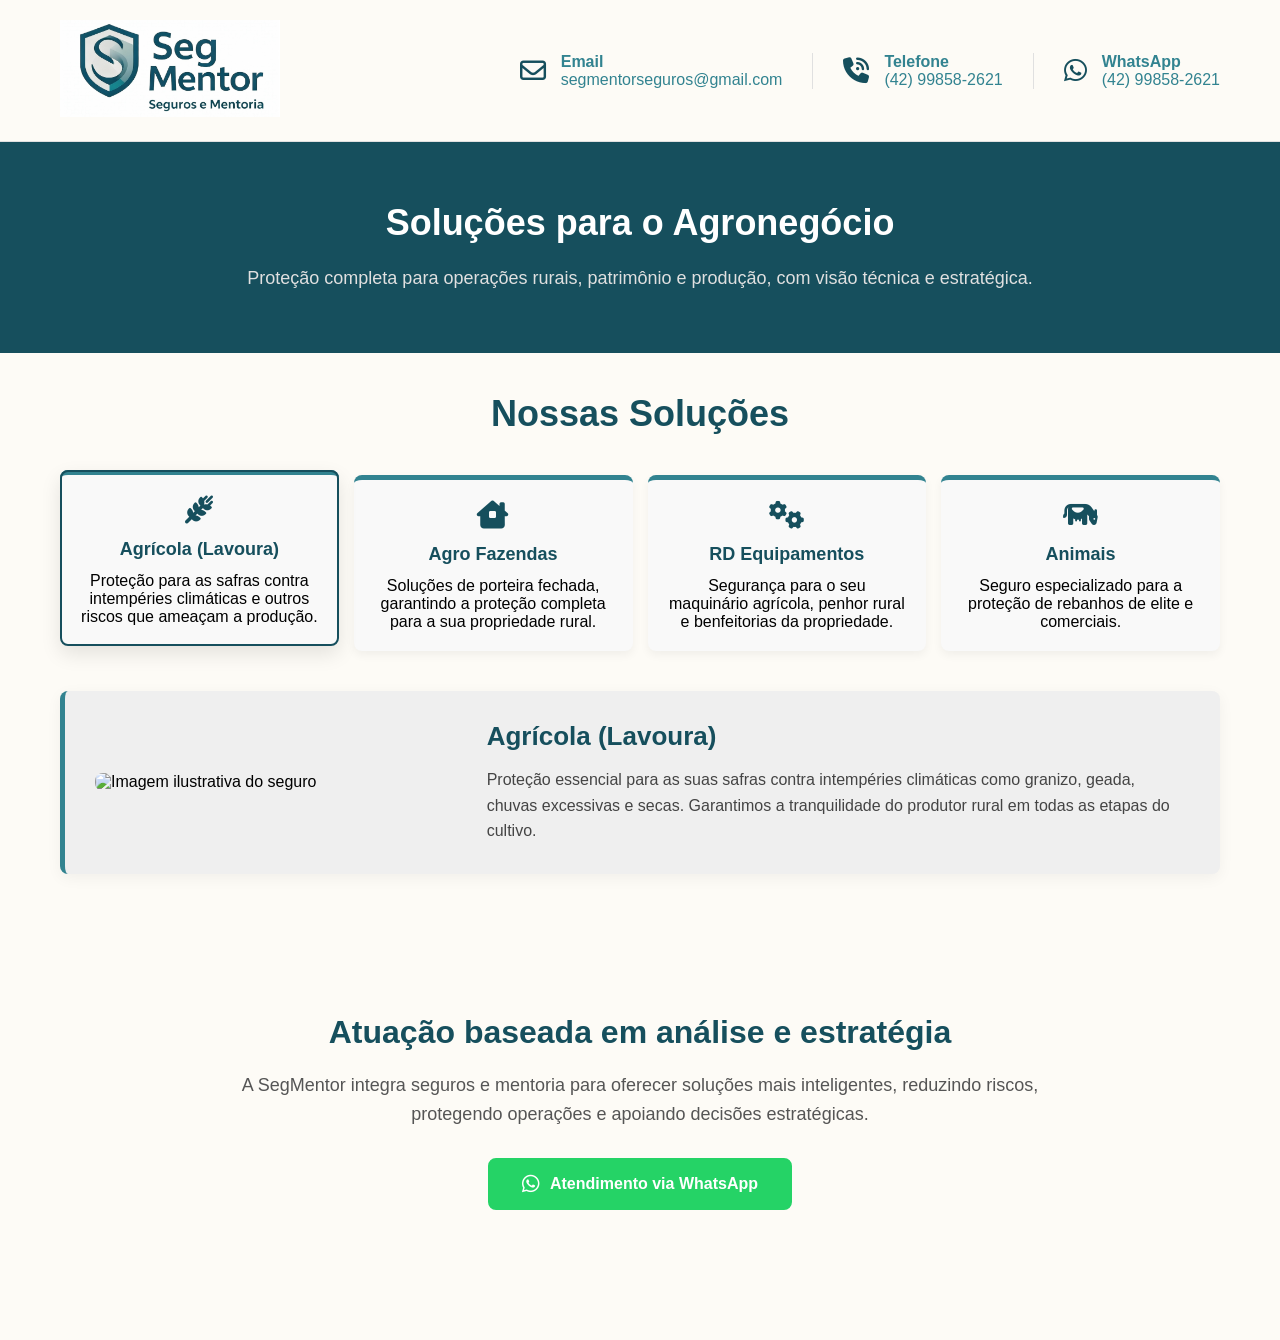
==== commit b0ba3ece: "adicionando parceiros" ====
--- a/agro.html
+++ b/agro.html
@@ -4,6 +4,7 @@
     <meta charset="UTF-8">
     <meta name="viewport" content="width=device-width, initial-scale=1.0">
     <title>Agronegócio - SegMentor</title>
+    <link rel="icon" href="imagens/favicon.ico" type="image/x-icon">
     <link rel="stylesheet" href="style.css">
     <link rel="stylesheet" href="https://cdnjs.cloudflare.com/ajax/libs/font-awesome/6.4.0/css/all.min.css">
 </head>
@@ -19,21 +20,21 @@
                         <i class="fa-regular fa-envelope"></i>
                         <div class="contato-texto">
                             <strong>Email</strong>
-                            <p>contato@segmentor.com.br</p>
+                            <p>segmentorseguros@gmail.com</p>
                         </div>
                     </div>
                     <div class="contato-item">
                         <i class="fa-solid fa-phone-volume"></i>
                         <div class="contato-texto">
                             <strong>Telefone</strong>
-                            <p>(42) 0000-0000</p>
+                            <p>(42) 99858-2621</p>
                         </div>
                     </div>
                     <div class="contato-item">
                         <i class="fa-brands fa-whatsapp"></i>
                         <div class="contato-texto">
                             <strong>WhatsApp</strong>
-                            <p>(42) 90000-0000</p>
+                            <p>(42) 99858-2621</p>
                         </div>
                     </div>
                 </div>
--- a/style.css
+++ b/style.css
@@ -2,6 +2,10 @@
 :root {
     --cor-primaria: #164f5d;
     --cor-secundaris: #328390;
+}
+
+body {
+    background-color: #FDFBF6;
 }
 
 * {
@@ -163,7 +167,7 @@
 /* SEÇÕES DE TEXTO E INSTITUCIONAL */
 .sobre-nos {
     padding: 80px 20px;
-    background-color: #f9f9f9;
+    background-color: #F5F3EB;
 }
 
 .sobre-container {
@@ -194,12 +198,12 @@
 .sobre-imagem img {
     width: 100%;
     border-radius: 8px;
-    box-shadow: 0 4px 15px rgba(0,0,0,1);
+    box-shadow: 0 4px 15px rgba(0, 0, 0, 0.199);
 }
 
 .posicionamento-final {
     padding: 80px 20px;
-    background-color: #ffffff;
+    background-color: transparent;
 }
 
 .posicionamento-final h2 {
@@ -223,7 +227,7 @@
 /* CARDS PRINCIPAIS (HOME)*/
 .areas-atuacao {
     padding: 80px 20px;
-    background-color: #ffffff;
+    background-color: transparent;
 }
 
 .cards-container {
@@ -356,7 +360,7 @@
 }
 /* DEMAIS PRODUTOS (PESSOA FÍSICA E CAIXAS MENORES) */
 .demais-produtos {
-    background-color: #f0f7f8;
+    background-color: transparent;
     padding: 60px 20px;
 }
 
@@ -472,7 +476,6 @@
     margin-right: 8px;
 }
 
-/* ENCERRAMENTO (FOOTER) E WHATSAPP */
 .encerramento {
     background-color: var(--cor-primaria);
     color: #fff;
@@ -536,6 +539,24 @@
         flex-direction: column;
         gap: 20px;
     }
+
+    .carrossel-parceiros {
+        overflow-x: auto; 
+        -webkit-overflow-scrolling: touch; 
+        mask-image: none; 
+        -webkit-mask-image: none;
+        padding-bottom: 10px; 
+    }
+
+    .parceiros-track {
+        animation: none; 
+        width: max-content;
+        gap: 20px; 
+    }
+
+    .parceiros-track img:nth-child(n+35) {
+        display: none; 
+    }
 }
 
 @media (max-width: 600px) {
@@ -564,4 +585,55 @@
     font-weight: normal; 
     line-height: 1.5;
     margin-top: 15px;
+}
+
+.parceiros {
+    background-color: #F5F3EB;
+    padding: 60px;
+    overflow: hidden;
+}
+
+.carrossel-parceiros {
+    width: 100%;
+    overflow: hidden;
+    position: relative;
+    mask-image: linear-gradient(to right, transparent, black 10%, black 90%, transparent);
+    -webkit-mask-image: linear-gradient(to right, transparent, black 10%, black 90%, transparent);
+}
+
+.parceiros-track {
+    display: flex;
+    align-items: center;
+    gap: 40px;
+    width: max-content;
+    padding: 15px 0;
+    animation: scroll-parceiros 80s linear infinite;
+}
+
+.parceiros-track:hover {
+    animation-play-state: paused;
+}
+
+.parceiros-track img {
+    height: 60px;
+    width: auto;
+    object-fit: contain;
+    filter: grayscale(50%);
+    opacity: 0.7;
+    transition: all 0.3s ease;
+}
+
+.parceiros-track img:hover {
+    filter: grayscale(0%);
+    opacity: 1;
+    transform: scale(1.1);
+}
+
+@keyframes scroll-parceiros {
+    0% {
+        transform: translate3d(0, 0, 0);
+    }
+    100% {
+        transform: translate3d(calc(-50% - 20px), 0, 0);
+    }
 }
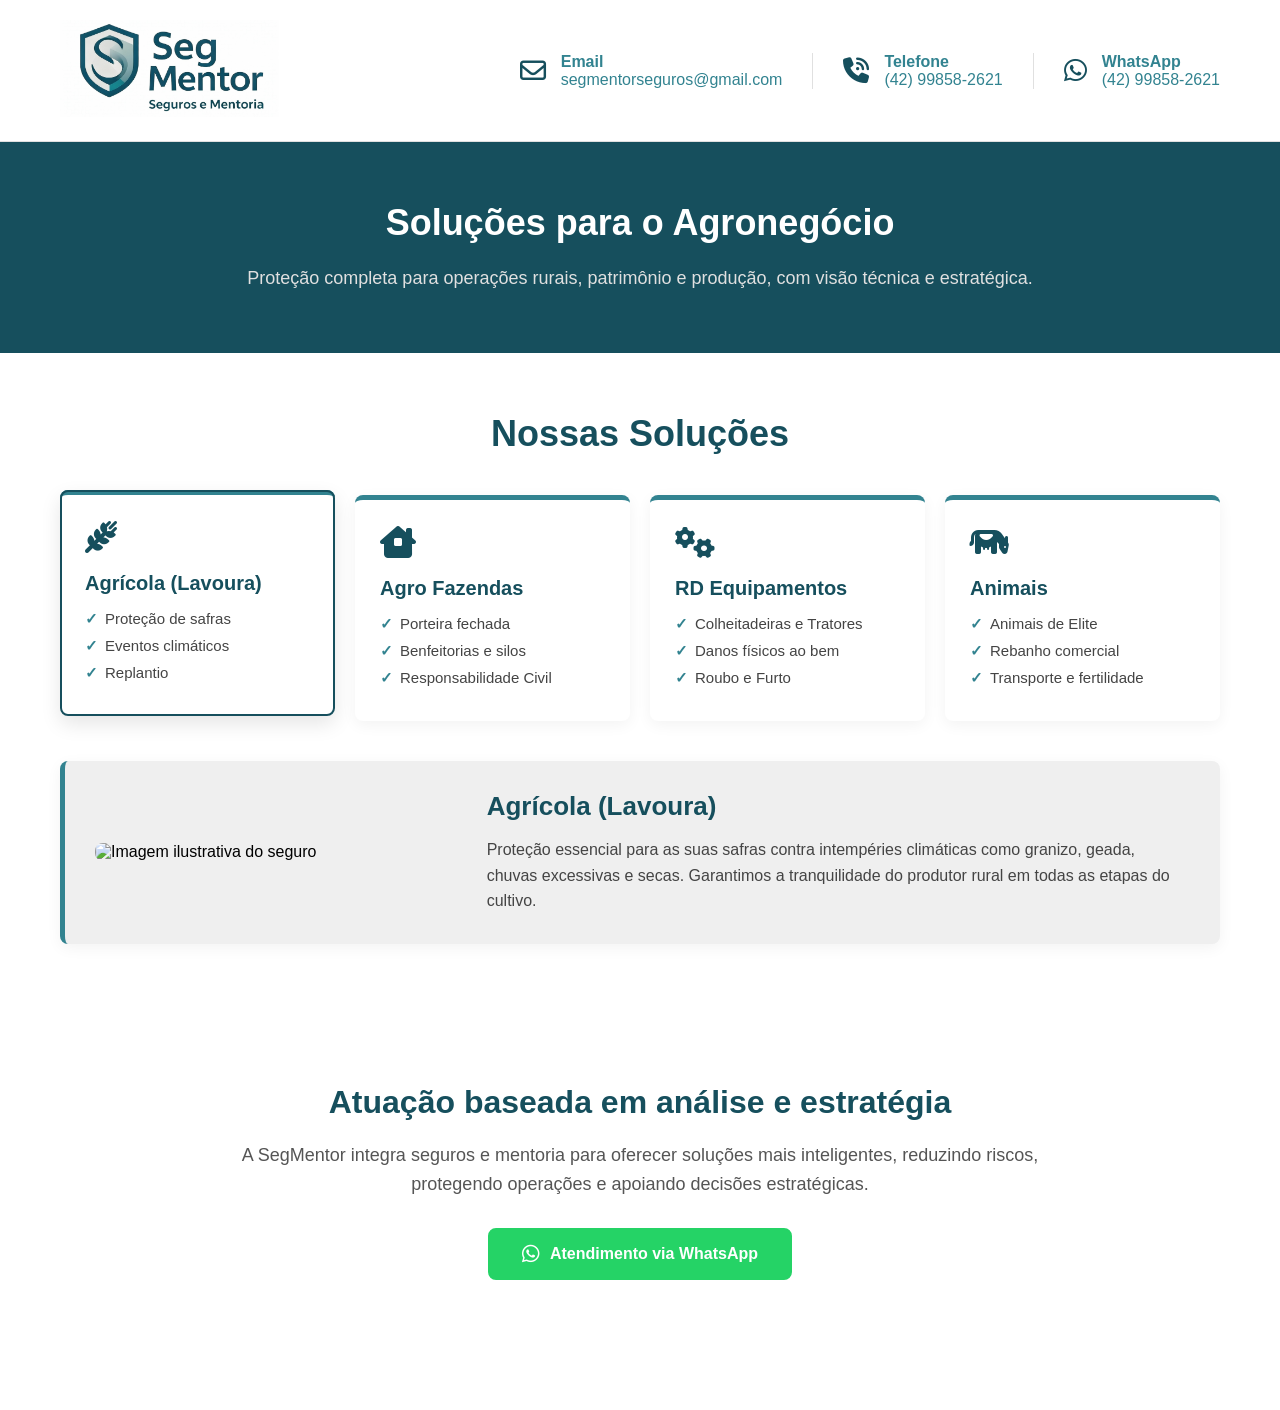
==== commit a583fe85: "padroniza produtos em foco" ====
--- a/agro.html
+++ b/agro.html
@@ -49,32 +49,48 @@
         </div>
     </section>
 
-    <section class="produtos-foco container">
+    <section class="produtos-foco container" style="padding-top: 60px;">
         <h2 class="titulo-secao">Nossas Soluções</h2>
         
         <div class="grid-foco">
-            <div class="card-foco text-center" data-tipo="lavoura">
+            <div class="card-foco" data-tipo="lavoura">
                 <div class="icon-foco"><i class="fa-solid fa-wheat-awn"></i></div>
                 <h3>Agrícola (Lavoura)</h3>
-                <p>Proteção para as safras contra intempéries climáticas e outros riscos que ameaçam a produção.</p>
+                <ul>
+                    <li>Proteção de safras</li>
+                    <li>Eventos climáticos</li>
+                    <li>Replantio</li>
+                </ul>
             </div>
 
-            <div class="card-foco text-center" data-tipo="fazendas">
+            <div class="card-foco" data-tipo="fazendas">
                 <div class="icon-foco"><i class="fa-solid fa-house-chimney-window"></i></div>
                 <h3>Agro Fazendas</h3>
-                <p>Soluções de porteira fechada, garantindo a proteção completa para a sua propriedade rural.</p>
+                <ul>
+                    <li>Porteira fechada</li>
+                    <li>Benfeitorias e silos</li>
+                    <li>Responsabilidade Civil</li>
+                </ul>
             </div>
 
-            <div class="card-foco text-center" data-tipo="equipamentos_agro">
+            <div class="card-foco" data-tipo="equipamentos_agro">
                 <div class="icon-foco"><i class="fa-solid fa-gears"></i></div>
                 <h3>RD Equipamentos</h3>
-                <p>Segurança para o seu maquinário agrícola, penhor rural e benfeitorias da propriedade.</p>
+                <ul>
+                    <li>Colheitadeiras e Tratores</li>
+                    <li>Danos físicos ao bem</li>
+                    <li>Roubo e Furto</li>
+                </ul>
             </div>
 
-            <div class="card-foco text-center" data-tipo="animais">
+            <div class="card-foco" data-tipo="animais">
                 <div class="icon-foco"><i class="fa-solid fa-cow"></i></div>
                 <h3>Animais</h3>
-                <p>Seguro especializado para a proteção de rebanhos de elite e comerciais.</p>
+                <ul>
+                    <li>Animais de Elite</li>
+                    <li>Rebanho comercial</li>
+                    <li>Transporte e fertilidade</li>
+                </ul>
             </div>
         </div>
 
@@ -95,7 +111,7 @@
             <p>A SegMentor integra seguros e mentoria para oferecer soluções mais inteligentes, reduzindo riscos, protegendo operações e apoiando decisões estratégicas.</p>
             
             <div class="botoes-finais" style="margin-top: 30px;">
-                <a href="https://wa.me/5542900000000" target="_blank" class="btn btn-whatsapp">
+                <a href="https://wa.me/5542998582621" target="_blank" class="btn btn-whatsapp">
                     <i class="fa-brands fa-whatsapp"></i> Atendimento via WhatsApp
                 </a>
             </div>
--- a/style.css
+++ b/style.css
@@ -1,11 +1,6 @@
-/* VARIÁVEIS, RESET E CONFIGURAÇÕES GERAIS */
 :root {
     --cor-primaria: #164f5d;
     --cor-secundaris: #328390;
-}
-
-body {
-    background-color: #FDFBF6;
 }
 
 * {
@@ -108,7 +103,6 @@
 }
 
 /* BANNERS (HERO SECTIONS) */
-/* Hero Home */
 .hero {
     background-color: var(--cor-primaria);
     color: #fff;
@@ -167,7 +161,7 @@
 /* SEÇÕES DE TEXTO E INSTITUCIONAL */
 .sobre-nos {
     padding: 80px 20px;
-    background-color: #F5F3EB;
+    background-color: #f9f9f9;
 }
 
 .sobre-container {
@@ -198,12 +192,12 @@
 .sobre-imagem img {
     width: 100%;
     border-radius: 8px;
-    box-shadow: 0 4px 15px rgba(0, 0, 0, 0.199);
+    box-shadow: 0 4px 15px rgba(0,0,0,1);
 }
 
 .posicionamento-final {
     padding: 80px 20px;
-    background-color: transparent;
+    background-color: #ffffff;
 }
 
 .posicionamento-final h2 {
@@ -227,7 +221,7 @@
 /* CARDS PRINCIPAIS (HOME)*/
 .areas-atuacao {
     padding: 80px 20px;
-    background-color: transparent;
+    background-color: #ffffff;
 }
 
 .cards-container {
@@ -288,7 +282,7 @@
     font-weight: bold;
 }
 
-/* PRODUTOS EM FOCO (PJ E AGRO) */
+/* PRODUTOS EM FOCO (PJ E AGRO E PF) */
 .produtos-foco {
     padding: 40px 20px 60px;
 }
@@ -296,29 +290,30 @@
 .grid-foco {
     display: grid;
     grid-template-columns: repeat(4, 1fr); 
-    gap: 15px; 
+    gap: 20px; 
 }
 
 .card-foco {
-    background-color: #f9f9f9;
-    padding: 20px;
-    border-radius: 8px;
-    border-top: 5px solid var(--cor-secundaris);
-    box-shadow: 0 4px 10px rgba(0,0,0,0.05);
+    background-color: #ffffff; /* Fundo branco puro para destacar do fundo do site */
+    padding: 25px; /* Mais espaço interno como na imagem */
+    border-radius: 8px;
+    border-top: 5px solid var(--cor-secundaris); /* Fita azul no topo */
+    box-shadow: 0 4px 15px rgba(0,0,0,0.05); /* Sombra suave */
     transition: transform 0.3s ease, outline 0.3s ease;
-    cursor: pointer; /* Transforma o mouse em mãozinha */
+    cursor: pointer;
+    text-align: left; /* Alinhamento à esquerda exatamente como na imagem */
 }
 
 .icon-foco {
-    font-size: 28px; 
-    color: var(--cor-primaria);
-    margin-bottom: 12px;
+    font-size: 32px; 
+    color: var(--cor-primaria);
+    margin-bottom: 15px;
 }
 
 .card-foco h3 {
     color: var(--cor-primaria);
-    margin-bottom: 12px;
-    font-size: 18px; 
+    margin-bottom: 15px;
+    font-size: 20px; 
 }
 
 .card-foco ul {
@@ -326,11 +321,11 @@
 }
 
 .card-foco ul li {
-    padding-left: 18px;
+    padding-left: 20px;
     position: relative;
-    margin-bottom: 8px;
+    margin-bottom: 10px;
     color: #444;
-    font-size: 14px; 
+    font-size: 15px; 
 }
 
 .card-foco ul li::before {
@@ -344,6 +339,7 @@
 /* Interações do Card Foco (Hover e Clique) */
 .card-foco:hover {
     transform: translateY(-5px);
+    box-shadow: 0 8px 20px rgba(0,0,0,0.1);
 }
 
 .card-foco.ativo {
@@ -353,14 +349,9 @@
     box-shadow: 0 8px 20px rgba(0,0,0,0.1);
 }
 
-.card-foco.card-sombra.ativo {
-    outline: none;
-    box-shadow: 0 12px 25px rgba(0, 0, 0, 0.15);
-    background-color: #ffffff;
-}
 /* DEMAIS PRODUTOS (PESSOA FÍSICA E CAIXAS MENORES) */
 .demais-produtos {
-    background-color: transparent;
+    background-color: #f0f7f8;
     padding: 60px 20px;
 }
 
@@ -476,6 +467,7 @@
     margin-right: 8px;
 }
 
+/* ENCERRAMENTO (FOOTER) E WHATSAPP */
 .encerramento {
     background-color: var(--cor-primaria);
     color: #fff;
@@ -539,24 +531,6 @@
         flex-direction: column;
         gap: 20px;
     }
-
-    .carrossel-parceiros {
-        overflow-x: auto; 
-        -webkit-overflow-scrolling: touch; 
-        mask-image: none; 
-        -webkit-mask-image: none;
-        padding-bottom: 10px; 
-    }
-
-    .parceiros-track {
-        animation: none; 
-        width: max-content;
-        gap: 20px; 
-    }
-
-    .parceiros-track img:nth-child(n+35) {
-        display: none; 
-    }
 }
 
 @media (max-width: 600px) {
@@ -585,55 +559,4 @@
     font-weight: normal; 
     line-height: 1.5;
     margin-top: 15px;
-}
-
-.parceiros {
-    background-color: #F5F3EB;
-    padding: 60px;
-    overflow: hidden;
-}
-
-.carrossel-parceiros {
-    width: 100%;
-    overflow: hidden;
-    position: relative;
-    mask-image: linear-gradient(to right, transparent, black 10%, black 90%, transparent);
-    -webkit-mask-image: linear-gradient(to right, transparent, black 10%, black 90%, transparent);
-}
-
-.parceiros-track {
-    display: flex;
-    align-items: center;
-    gap: 40px;
-    width: max-content;
-    padding: 15px 0;
-    animation: scroll-parceiros 80s linear infinite;
-}
-
-.parceiros-track:hover {
-    animation-play-state: paused;
-}
-
-.parceiros-track img {
-    height: 60px;
-    width: auto;
-    object-fit: contain;
-    filter: grayscale(50%);
-    opacity: 0.7;
-    transition: all 0.3s ease;
-}
-
-.parceiros-track img:hover {
-    filter: grayscale(0%);
-    opacity: 1;
-    transform: scale(1.1);
-}
-
-@keyframes scroll-parceiros {
-    0% {
-        transform: translate3d(0, 0, 0);
-    }
-    100% {
-        transform: translate3d(calc(-50% - 20px), 0, 0);
-    }
 }
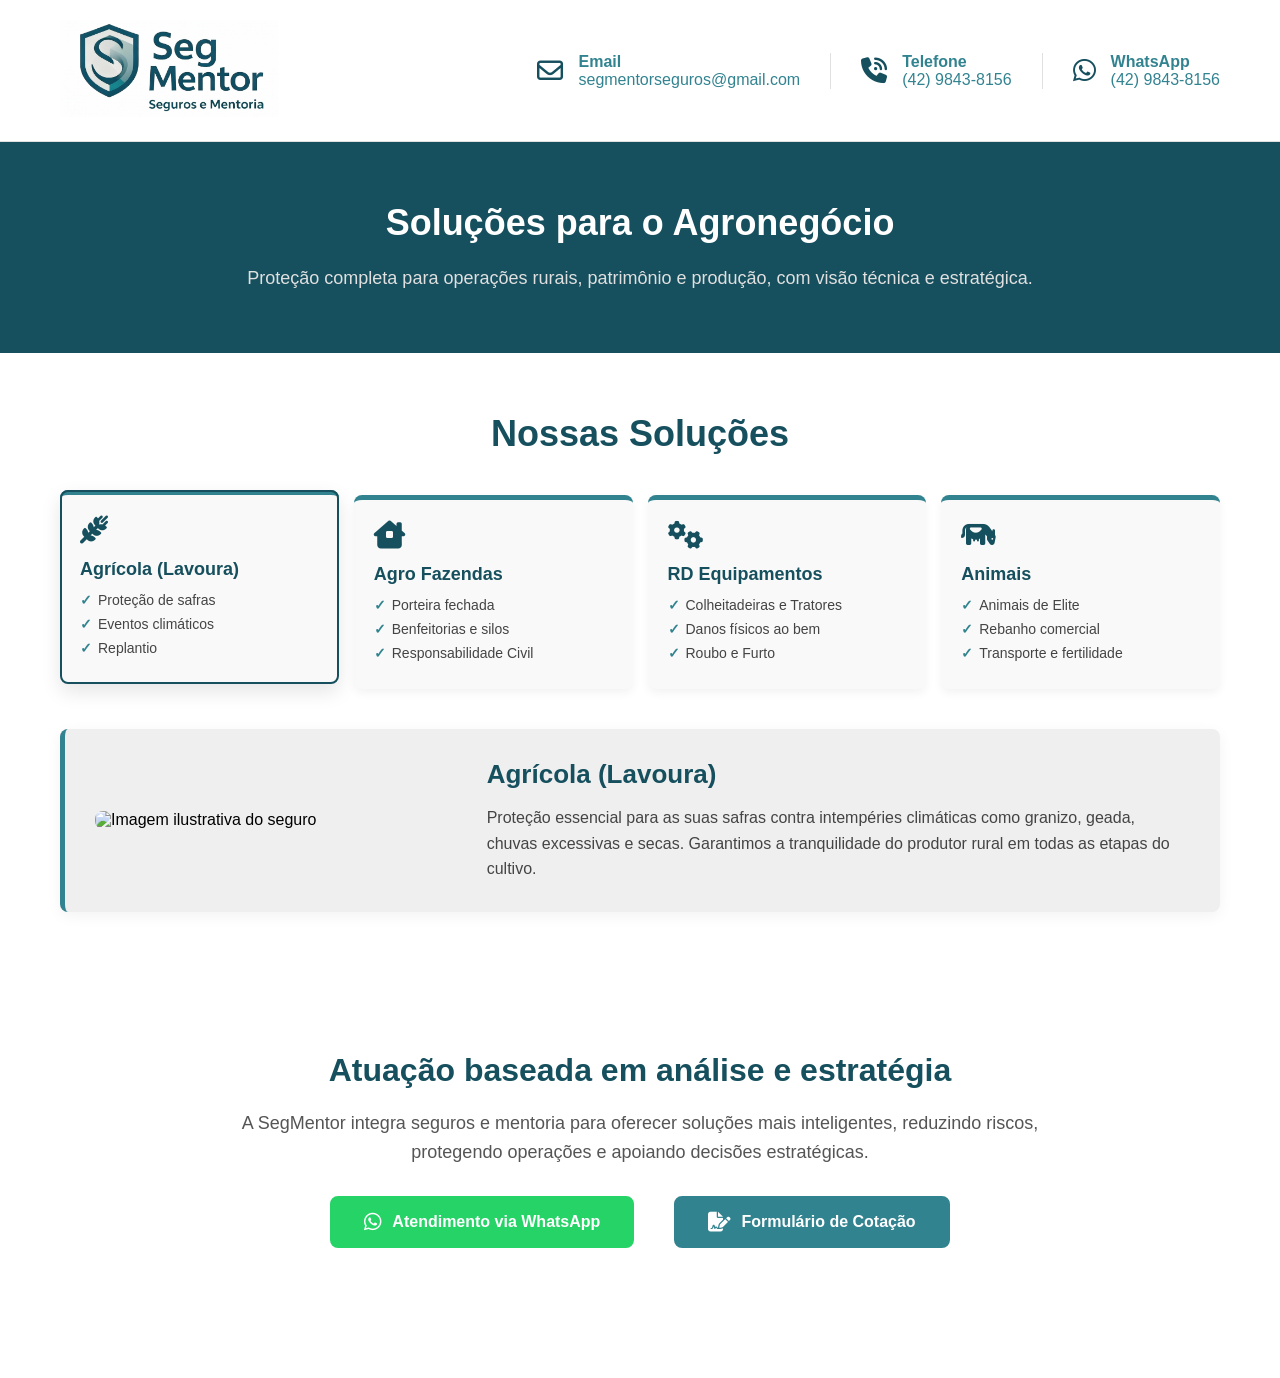
==== commit c65294ab: "retirando fundo das imagens" ====
--- a/agro.html
+++ b/agro.html
@@ -27,14 +27,14 @@
                         <i class="fa-solid fa-phone-volume"></i>
                         <div class="contato-texto">
                             <strong>Telefone</strong>
-                            <p>(42) 99858-2621</p>
+                            <p>(42) 9843-8156</p>
                         </div>
                     </div>
                     <div class="contato-item">
                         <i class="fa-brands fa-whatsapp"></i>
                         <div class="contato-texto">
                             <strong>WhatsApp</strong>
-                            <p>(42) 99858-2621</p>
+                            <p>(42) 9843-8156</p>
                         </div>
                     </div>
                 </div>
@@ -111,8 +111,12 @@
             <p>A SegMentor integra seguros e mentoria para oferecer soluções mais inteligentes, reduzindo riscos, protegendo operações e apoiando decisões estratégicas.</p>
             
             <div class="botoes-finais" style="margin-top: 30px;">
-                <a href="https://wa.me/5542998582621" target="_blank" class="btn btn-whatsapp">
+                <a href="https://wa.me/554298438156" target="_blank" class="btn btn-whatsapp">
                     <i class="fa-brands fa-whatsapp"></i> Atendimento via WhatsApp
+                </a>
+
+                <a href="https://lojacorr.aggilizador.com.br/segmentorseguros?ref=6592" target="_blank" class="btn btn-formulario">
+                    <i class="fa-solid fa-file-signature"></i> Formulário de Cotação
                 </a>
             </div>
         </div>
--- a/style.css
+++ b/style.css
@@ -1,3 +1,4 @@
+/* VARIÁVEIS, RESET E CONFIGURAÇÕES GERAIS */
 :root {
     --cor-primaria: #164f5d;
     --cor-secundaris: #328390;
@@ -74,7 +75,7 @@
     display: flex;
     justify-content: space-between;
     align-items: center;
-    padding: 20px 20px; 
+    padding: 20px 20px;
 }
 
 .contatos-container {
@@ -87,7 +88,7 @@
     display: flex;
     align-items: center;
     gap: 15px;
-    padding-left: 30px; 
+    padding-left: 30px;
     border-left: 1px solid #e0e0e0;
     font-family: sans-serif;
 }
@@ -98,11 +99,12 @@
 }
 
 .contato-item i {
-    font-size: 26px; 
-    color: var(--cor-primaria); 
+    font-size: 26px;
+    color: var(--cor-primaria);
 }
 
 /* BANNERS (HERO SECTIONS) */
+/* Hero Home */
 .hero {
     background-color: var(--cor-primaria);
     color: #fff;
@@ -117,7 +119,7 @@
 }
 
 .hero-texto p {
-    font-size: 18px; 
+    font-size: 18px;
     max-width: 750px;
     margin: 0 auto 40px auto;
     font-weight: 300;
@@ -170,7 +172,8 @@
     gap: 50px;
 }
 
-.sobre-texto, .sobre-imagem {
+.sobre-texto,
+.sobre-imagem {
     flex: 1;
 }
 
@@ -192,7 +195,7 @@
 .sobre-imagem img {
     width: 100%;
     border-radius: 8px;
-    box-shadow: 0 4px 15px rgba(0,0,0,1);
+    box-shadow: 0 4px 15px rgba(0, 0, 0, 1);
 }
 
 .posicionamento-final {
@@ -237,7 +240,7 @@
     padding: 30px;
     border-radius: 8px;
     border-top: 5px solid var(--cor-secundaris);
-    box-shadow: 0 4px 10px rgba(0,0,0,0.05);
+    box-shadow: 0 4px 10px rgba(0, 0, 0, 0.05);
 }
 
 .card-icon {
@@ -282,38 +285,38 @@
     font-weight: bold;
 }
 
-/* PRODUTOS EM FOCO (PJ E AGRO E PF) */
+/* PRODUTOS EM FOCO (PJ E AGRO) */
 .produtos-foco {
     padding: 40px 20px 60px;
 }
 
 .grid-foco {
     display: grid;
-    grid-template-columns: repeat(4, 1fr); 
-    gap: 20px; 
+    grid-template-columns: repeat(4, 1fr);
+    gap: 15px;
 }
 
 .card-foco {
-    background-color: #ffffff; /* Fundo branco puro para destacar do fundo do site */
-    padding: 25px; /* Mais espaço interno como na imagem */
+    background-color: #f9f9f9;
+    padding: 20px;
     border-radius: 8px;
-    border-top: 5px solid var(--cor-secundaris); /* Fita azul no topo */
-    box-shadow: 0 4px 15px rgba(0,0,0,0.05); /* Sombra suave */
+    border-top: 5px solid var(--cor-secundaris);
+    box-shadow: 0 4px 10px rgba(0, 0, 0, 0.05);
     transition: transform 0.3s ease, outline 0.3s ease;
     cursor: pointer;
-    text-align: left; /* Alinhamento à esquerda exatamente como na imagem */
+    /* Transforma o mouse em mãozinha */
 }
 
 .icon-foco {
-    font-size: 32px; 
-    color: var(--cor-primaria);
-    margin-bottom: 15px;
+    font-size: 28px;
+    color: var(--cor-primaria);
+    margin-bottom: 12px;
 }
 
 .card-foco h3 {
     color: var(--cor-primaria);
-    margin-bottom: 15px;
-    font-size: 20px; 
+    margin-bottom: 12px;
+    font-size: 18px;
 }
 
 .card-foco ul {
@@ -321,11 +324,11 @@
 }
 
 .card-foco ul li {
-    padding-left: 20px;
+    padding-left: 18px;
     position: relative;
-    margin-bottom: 10px;
+    margin-bottom: 8px;
     color: #444;
-    font-size: 15px; 
+    font-size: 14px;
 }
 
 .card-foco ul li::before {
@@ -339,14 +342,19 @@
 /* Interações do Card Foco (Hover e Clique) */
 .card-foco:hover {
     transform: translateY(-5px);
-    box-shadow: 0 8px 20px rgba(0,0,0,0.1);
 }
 
 .card-foco.ativo {
     outline: 2px solid var(--cor-primaria);
-    outline-offset: -2px; 
+    outline-offset: -2px;
     transform: translateY(-5px);
-    box-shadow: 0 8px 20px rgba(0,0,0,0.1);
+    box-shadow: 0 8px 20px rgba(0, 0, 0, 0.1);
+}
+
+.card-foco.card-sombra.ativo {
+    outline: none;
+    box-shadow: 0 12px 25px rgba(0, 0, 0, 0.15);
+    background-color: #ffffff;
 }
 
 /* DEMAIS PRODUTOS (PESSOA FÍSICA E CAIXAS MENORES) */
@@ -374,7 +382,8 @@
     align-items: center;
     gap: 10px;
     transition: all 0.3s;
-    cursor: pointer; /* Transforma o mouse em mãozinha */
+    cursor: pointer;
+    /* Transforma o mouse em mãozinha */
 }
 
 .item-simples i {
@@ -385,12 +394,12 @@
 /* Interações do Item Simples (Hover e Clique) */
 .item-simples:hover {
     border-color: var(--cor-secundaris);
-    box-shadow: 0 4px 10px rgba(0,0,0,0.05);
+    box-shadow: 0 4px 10px rgba(0, 0, 0, 0.05);
 }
 
 .item-simples.ativo {
     border-bottom: 4px solid var(--cor-primaria);
-    box-shadow: 0 4px 15px rgba(0,0,0,0.1);
+    box-shadow: 0 4px 15px rgba(0, 0, 0, 0.1);
     transform: translateY(-3px);
 }
 
@@ -403,7 +412,7 @@
     background-color: #efefef;
     border-radius: 8px;
     border-left: 5px solid var(--cor-secundaris);
-    box-shadow: 0 4px 15px rgba(0,0,0,0.05);
+    box-shadow: 0 4px 15px rgba(0, 0, 0, 0.05);
     align-items: center;
     animation: fadeIn 0.4s ease-in-out;
 }
@@ -421,7 +430,7 @@
 
 .detalhe-texto {
     flex: 2;
-    text-align: left; 
+    text-align: left;
 }
 
 .detalhe-texto h3 {
@@ -437,8 +446,15 @@
 }
 
 @keyframes fadeIn {
-    from { opacity: 0; transform: translateY(-10px); }
-    to { opacity: 1; transform: translateY(0); }
+    from {
+        opacity: 0;
+        transform: translateY(-10px);
+    }
+
+    to {
+        opacity: 1;
+        transform: translateY(0);
+    }
 }
 
 /* AVISOS E OBSERVAÇÕES */
@@ -511,8 +527,29 @@
     color: #fff;
 }
 
+.btn-formulario {
+    background-color: var(--cor-secundaris);
+    color: #fff;
+    border: 2px solid var(--cor-secundaris);
+    display: flex;
+    align-items: center;
+    justify-content: center;
+    gap: 10px;
+}
+
+.btn-formulario i {
+    font-size: 20px;
+}
+
+.btn-formulario:hover {
+    background-color: var(--cor-primaria);
+    border-color: var(--cor-primaria);
+    color: #fff;
+    transform: scale(1.05); /* Dá um leve zoom ao passar o mouse */
+}
+
 .copyright {
-    background-color: #0d3039; 
+    background-color: #0d3039;
     padding: 20px;
     font-size: 14px;
     color: #ccc;
@@ -521,11 +558,12 @@
 /* MEDIA QUERIES (RESPONSIVIDADE) */
 @media (max-width: 1024px) {
     .grid-foco {
-        grid-template-columns: repeat(2, 1fr); 
+        grid-template-columns: repeat(2, 1fr);
     }
 }
 
 @media (max-width: 768px) {
+
     /* Ajuste da caixa interativa para empilhar imagem e texto no celular */
     .detalhe-container {
         flex-direction: column;
@@ -535,28 +573,80 @@
 
 @media (max-width: 600px) {
     .grid-foco {
-        grid-template-columns: 1fr; 
+        grid-template-columns: 1fr;
     }
 }
 
 /* ITENS ESTÁTICOS COM TEXTO (DEMAIS SOLUÇÕES PJ)*/
 .item-estatico {
-    cursor: default !important; /* Remove a mãozinha de clique de vez */
+    cursor: default !important;
+    /* Remove a mãozinha de clique de vez */
     justify-content: flex-start;
     border-bottom: 4px solid var(--cor-primaria) !important;
-    box-shadow: 0 4px 10px rgba(0,0,0,0.05) !important; 
+    box-shadow: 0 4px 10px rgba(0, 0, 0, 0.05) !important;
 }
 
 .item-estatico:hover {
-    transform: none !important; 
-    border-color: #e0e0e0 !important; 
-    border-bottom-color: var(--cor-primaria) !important; 
+    transform: none !important;
+    border-color: #e0e0e0 !important;
+    border-bottom-color: var(--cor-primaria) !important;
 }
 
 .descricao-extra {
     font-size: 14px;
     color: #555;
-    font-weight: normal; 
+    font-weight: normal;
     line-height: 1.5;
     margin-top: 15px;
+}
+
+.parceiros {
+    background-color: #F5F3EB;
+    padding: 60px;
+    overflow: hidden;
+}
+
+.carrossel-parceiros {
+    width: 100%;
+    overflow: hidden;
+    position: relative;
+    mask-image: linear-gradient(to right, transparent, black 10%, black 90%, transparent);
+    -webkit-mask-image: linear-gradient(to right, transparent, black 10%, black 90%, transparent);
+}
+
+.parceiros-track {
+    display: flex;
+    align-items: center;
+    gap: 40px;
+    width: max-content;
+    padding: 15px 0;
+    animation: scroll-parceiros 80s linear infinite;
+    background-color: transparent;
+}
+
+
+.parceiros-track:hover {
+    animation-play-state: paused;
+}
+
+.parceiros-track img {
+    height: 60px;
+    width: auto;
+    object-fit: contain;
+    filter: grayscale(50%);
+    opacity: 0.7;
+    transition: all 0.3s ease;
+}
+
+.parceiros-track img:hover {
+    filter: grayscale(0%);
+    opacity: 1;
+    transform: scale(1.1);
+}
+
+@keyframes scroll-parceiros {
+    0% { transform: translate3d(0, 0, 0);
+    } 100% {
+        transform: translate3d(calc(-50% - 20px), 0, 0);
+    }
 }
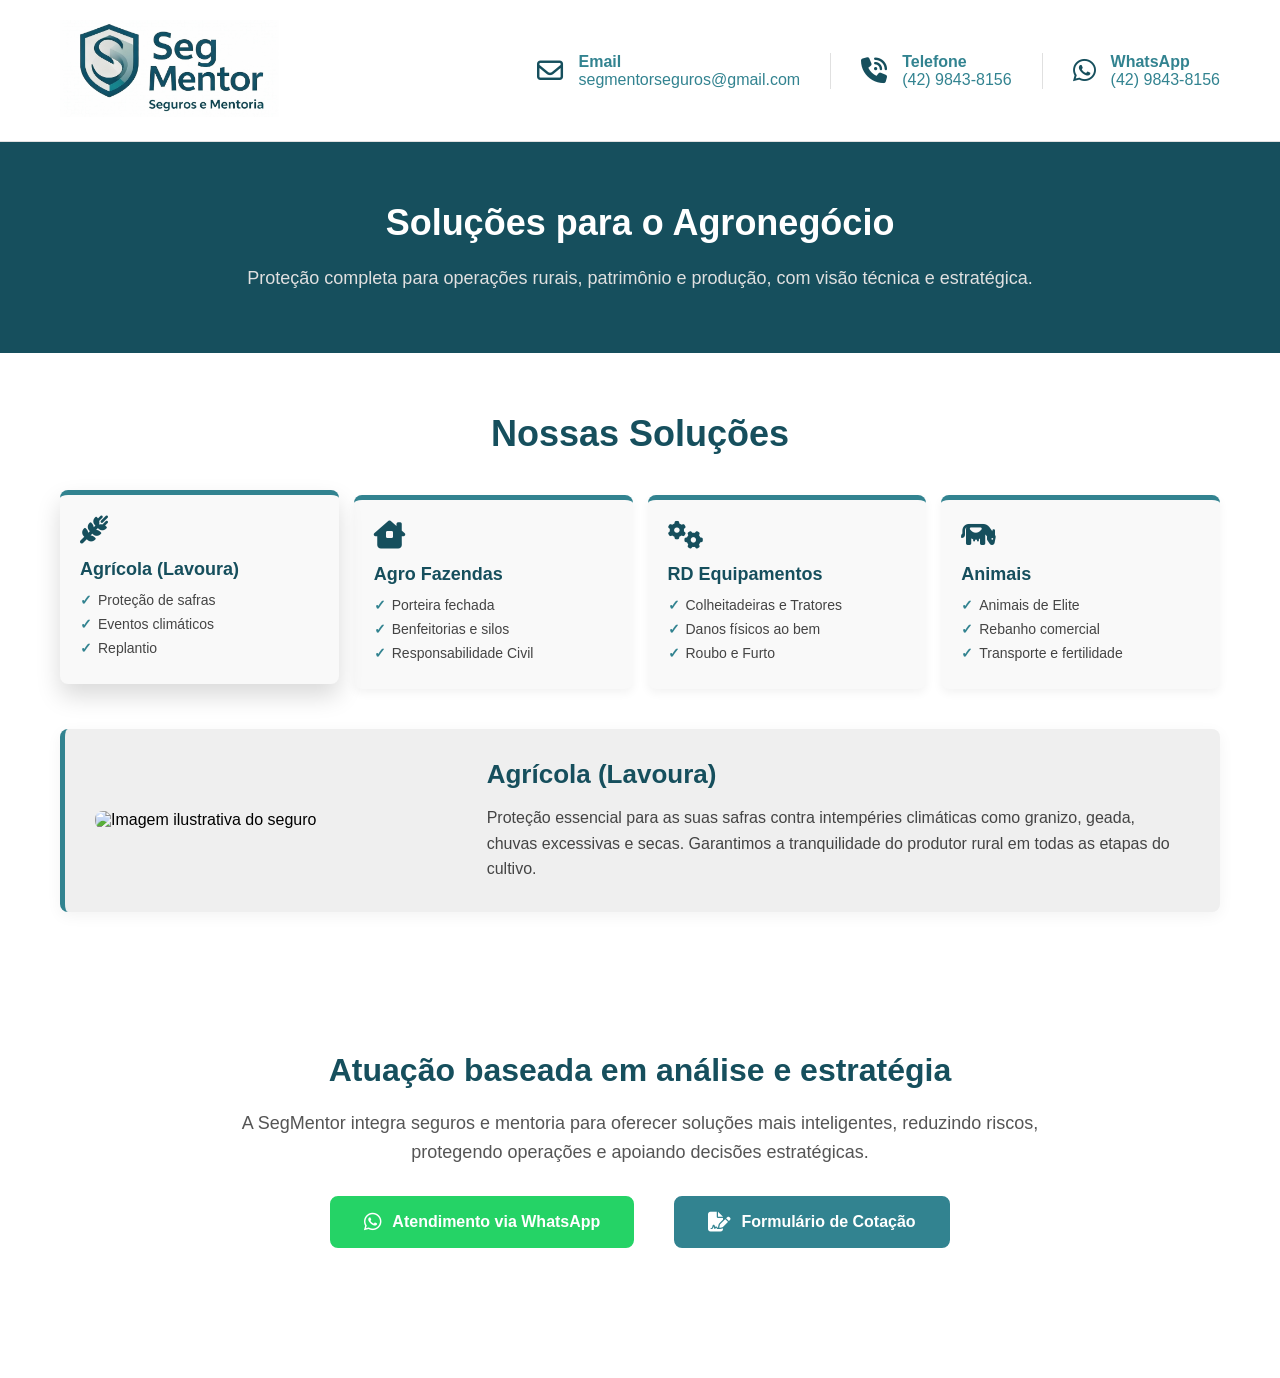
==== commit 91d19158: "fix: arruma responsividade para mobile" ====
--- a/agro.html
+++ b/agro.html
@@ -4,6 +4,7 @@
     <meta charset="UTF-8">
     <meta name="viewport" content="width=device-width, initial-scale=1.0">
     <title>Agronegócio - SegMentor</title>
+    <meta name="description" content="Seguros para o agronegócio com a SegMentor: proteção de safras, fazendas, equipamentos e animais, com análise técnica e visão estratégica.">
     <link rel="icon" href="imagens/favicon.ico" type="image/x-icon">
     <link rel="stylesheet" href="style.css">
     <link rel="stylesheet" href="https://cdnjs.cloudflare.com/ajax/libs/font-awesome/6.4.0/css/all.min.css">
@@ -16,27 +17,27 @@
                     <a href="index.html"><img src="imagens/logo.jpeg" alt="SegMentor" width="220"></a>
                 </div>
                 <div class="contatos-container">
-                    <div class="contato-item">
-                        <i class="fa-regular fa-envelope"></i>
+                    <a class="contato-item" href="mailto:segmentorseguros@gmail.com" aria-label="Enviar e-mail para SegMentor">
+                        <i class="fa-regular fa-envelope" aria-hidden="true"></i>
                         <div class="contato-texto">
                             <strong>Email</strong>
                             <p>segmentorseguros@gmail.com</p>
                         </div>
-                    </div>
-                    <div class="contato-item">
-                        <i class="fa-solid fa-phone-volume"></i>
+                    </a>
+                    <a class="contato-item" href="tel:+554298438156" aria-label="Ligar para SegMentor">
+                        <i class="fa-solid fa-phone-volume" aria-hidden="true"></i>
                         <div class="contato-texto">
                             <strong>Telefone</strong>
                             <p>(42) 9843-8156</p>
                         </div>
-                    </div>
-                    <div class="contato-item">
-                        <i class="fa-brands fa-whatsapp"></i>
+                    </a>
+                    <a class="contato-item" href="https://wa.me/554298438156" target="_blank" rel="noopener noreferrer" aria-label="Conversar no WhatsApp com a SegMentor">
+                        <i class="fa-brands fa-whatsapp" aria-hidden="true"></i>
                         <div class="contato-texto">
                             <strong>WhatsApp</strong>
                             <p>(42) 9843-8156</p>
                         </div>
-                    </div>
+                    </a>
                 </div>
             </div>
         </div>
@@ -111,12 +112,12 @@
             <p>A SegMentor integra seguros e mentoria para oferecer soluções mais inteligentes, reduzindo riscos, protegendo operações e apoiando decisões estratégicas.</p>
             
             <div class="botoes-finais" style="margin-top: 30px;">
-                <a href="https://wa.me/554298438156" target="_blank" class="btn btn-whatsapp">
-                    <i class="fa-brands fa-whatsapp"></i> Atendimento via WhatsApp
+                <a href="https://wa.me/554298438156" target="_blank" rel="noopener noreferrer" class="btn btn-whatsapp">
+                    <i class="fa-brands fa-whatsapp" aria-hidden="true"></i> Atendimento via WhatsApp
                 </a>
 
-                <a href="https://lojacorr.aggilizador.com.br/segmentorseguros?ref=6592" target="_blank" class="btn btn-formulario">
-                    <i class="fa-solid fa-file-signature"></i> Formulário de Cotação
+                <a href="https://lojacorr.aggilizador.com.br/segmentorseguros?ref=6592" target="_blank" rel="noopener noreferrer" class="btn btn-formulario">
+                    <i class="fa-solid fa-file-signature" aria-hidden="true"></i> Formulário de Cotação
                 </a>
             </div>
         </div>
--- a/style.css
+++ b/style.css
@@ -19,6 +19,28 @@
 
 .text-center {
     text-align: center;
+}
+
+/* Evita rolagem horizontal acidental no mobile e garante que imagens nunca estourem o container */
+html, body {
+    overflow-x: hidden;
+    width: 100%;
+}
+
+img {
+    max-width: 100%;
+    height: auto;
+}
+
+/* Estado de foco visível para acessibilidade (navegação por teclado) */
+a:focus-visible,
+.btn:focus-visible,
+.card:focus-visible,
+.card-foco:focus-visible,
+.item-simples:focus-visible,
+.link-acao:focus-visible {
+    outline: 3px solid var(--cor-secundaris);
+    outline-offset: 3px;
 }
 
 /* BOTÕES GERAIS E LINKS*/
@@ -91,6 +113,8 @@
     padding-left: 30px;
     border-left: 1px solid #e0e0e0;
     font-family: sans-serif;
+    text-decoration: none;
+    color: inherit;
 }
 
 .contato-item:first-child {
@@ -104,7 +128,6 @@
 }
 
 /* BANNERS (HERO SECTIONS) */
-/* Hero Home */
 .hero {
     background-color: var(--cor-primaria);
     color: #fff;
@@ -195,7 +218,7 @@
 .sobre-imagem img {
     width: 100%;
     border-radius: 8px;
-    box-shadow: 0 4px 15px rgba(0, 0, 0, 1);
+    box-shadow: 0 4px 15px rgba(0, 0, 0, 0.15);
 }
 
 .posicionamento-final {
@@ -342,19 +365,13 @@
 /* Interações do Card Foco (Hover e Clique) */
 .card-foco:hover {
     transform: translateY(-5px);
+    box-shadow: 0 8px 20px rgba(0,0,0,0.1);
 }
 
 .card-foco.ativo {
-    outline: 2px solid var(--cor-primaria);
-    outline-offset: -2px;
     transform: translateY(-5px);
-    box-shadow: 0 8px 20px rgba(0, 0, 0, 0.1);
-}
-
-.card-foco.card-sombra.ativo {
-    outline: none;
-    box-shadow: 0 12px 25px rgba(0, 0, 0, 0.15);
-    background-color: #ffffff;
+    box-shadow: 0 12px 25px rgba(0,0,0,0.15); 
+    outline: none; 
 }
 
 /* DEMAIS PRODUTOS (PESSOA FÍSICA E CAIXAS MENORES) */
@@ -383,14 +400,12 @@
     gap: 10px;
     transition: all 0.3s;
     cursor: pointer;
-    /* Transforma o mouse em mãozinha */
 }
 
 .item-simples i {
     font-size: 24px;
     color: var(--cor-secundaris);
 }
-
 /* Interações do Item Simples (Hover e Clique) */
 .item-simples:hover {
     border-color: var(--cor-secundaris);
@@ -545,7 +560,7 @@
     background-color: var(--cor-primaria);
     border-color: var(--cor-primaria);
     color: #fff;
-    transform: scale(1.05); /* Dá um leve zoom ao passar o mouse */
+    transform: scale(1.05);
 }
 
 .copyright {
@@ -553,28 +568,6 @@
     padding: 20px;
     font-size: 14px;
     color: #ccc;
-}
-
-/* MEDIA QUERIES (RESPONSIVIDADE) */
-@media (max-width: 1024px) {
-    .grid-foco {
-        grid-template-columns: repeat(2, 1fr);
-    }
-}
-
-@media (max-width: 768px) {
-
-    /* Ajuste da caixa interativa para empilhar imagem e texto no celular */
-    .detalhe-container {
-        flex-direction: column;
-        gap: 20px;
-    }
-}
-
-@media (max-width: 600px) {
-    .grid-foco {
-        grid-template-columns: 1fr;
-    }
 }
 
 /* ITENS ESTÁTICOS COM TEXTO (DEMAIS SOLUÇÕES PJ)*/
@@ -601,7 +594,7 @@
 }
 
 .parceiros {
-    background-color: #F5F3EB;
+    background-color: #f9f9f9;
     padding: 60px;
     overflow: hidden;
 }
@@ -649,4 +642,153 @@
     } 100% {
         transform: translate3d(calc(-50% - 20px), 0, 0);
     }
+}
+
+/* MEDIA QUERIES (RESPONSIVIDADE) */
+/* IMPORTANTE: este bloco fica no final do arquivo de propósito. Em CSS, quando duas regras
+   têm a mesma especificidade, quem vem depois no arquivo vence — então media queries que
+   sobrescrevem estilos precisam vir depois das regras base que elas ajustam. */
+
+/* Tablets grandes / notebooks pequenos */
+@media (max-width: 1024px) {
+    .grid-foco {
+        grid-template-columns: repeat(2, 1fr);
+    }
+}
+
+/* Tablets (ex: iPad em pé) */
+@media (max-width: 900px) {
+
+    /* Cabeçalho: logo em cima, contatos embaixo, ao invés de espremer tudo numa linha só */
+    .top-container {
+        flex-direction: column;
+        gap: 15px;
+        padding: 15px 20px;
+    }
+
+    .contatos-container {
+        flex-wrap: wrap;
+        justify-content: center;
+        row-gap: 12px;
+    }
+
+    /* "Sobre Nós": texto e imagem lado a lado ficam apertados demais, então empilha */
+    .sobre-container {
+        flex-direction: column;
+        gap: 30px;
+    }
+}
+
+@media (max-width: 768px) {
+
+    .detalhe-container {
+        flex-direction: column;
+        gap: 20px;
+    }
+}
+
+/* Celulares */
+@media (max-width: 600px) {
+    .grid-foco {
+        grid-template-columns: 1fr;
+    }
+
+    /* Reduz espaçamentos verticais grandes, pensados originalmente para telas maiores */
+    .sobre-nos,
+    .areas-atuacao,
+    .posicionamento-final,
+    .produtos-foco {
+        padding: 50px 16px;
+    }
+
+    .hero,
+    .hero-interna {
+        padding: 40px 16px;
+    }
+
+    .hero-texto h1 {
+        font-size: 28px;
+    }
+
+    .hero-texto p {
+        font-size: 16px;
+    }
+
+    .hero-interna h1 {
+        font-size: 26px;
+    }
+
+    .hero-interna p {
+        font-size: 16px;
+    }
+
+    .titulo-secao,
+    .sobre-texto h2 {
+        font-size: 26px;
+        margin-bottom: 25px;
+    }
+
+    .parceiros {
+        padding: 40px 15px;
+    }
+
+    /* Logo menor para não competir por espaço com os ícones de contato */
+    .logo-container img {
+        width: 160px;
+        height: auto;
+    }
+
+    /* Contatos do cabeçalho viram apenas ícones clicáveis (toque para ligar/whatsapp/email) */
+    .contato-item {
+        padding-left: 0;
+        border-left: none;
+        gap: 0;
+        padding: 8px;
+    }
+
+    .contato-texto {
+        display: none;
+    }
+
+    /* Botões finais empilhados e com largura total: mais fáceis de tocar no celular */
+    .botoes-finais {
+        flex-direction: column;
+        align-items: stretch;
+        gap: 12px;
+    }
+
+    .botoes-finais .btn {
+        margin: 0;
+        width: 100%;
+    }
+
+    .encerramento h2 {
+        font-size: 24px;
+    }
+}
+
+/* Celulares bem pequenos (iPhone SE e similares) */
+@media (max-width: 380px) {
+    .card,
+    .card-foco {
+        padding: 20px;
+    }
+
+    .contatos-container {
+        gap: 8px;
+    }
+}
+
+/* Respeita quem prefere menos animação (acessibilidade) */
+@media (prefers-reduced-motion: reduce) {
+    .parceiros-track {
+        animation: none;
+    }
+
+    .card-foco,
+    .item-simples,
+    .btn,
+    .link-acao {
+        transition: none;
+    }
 }
